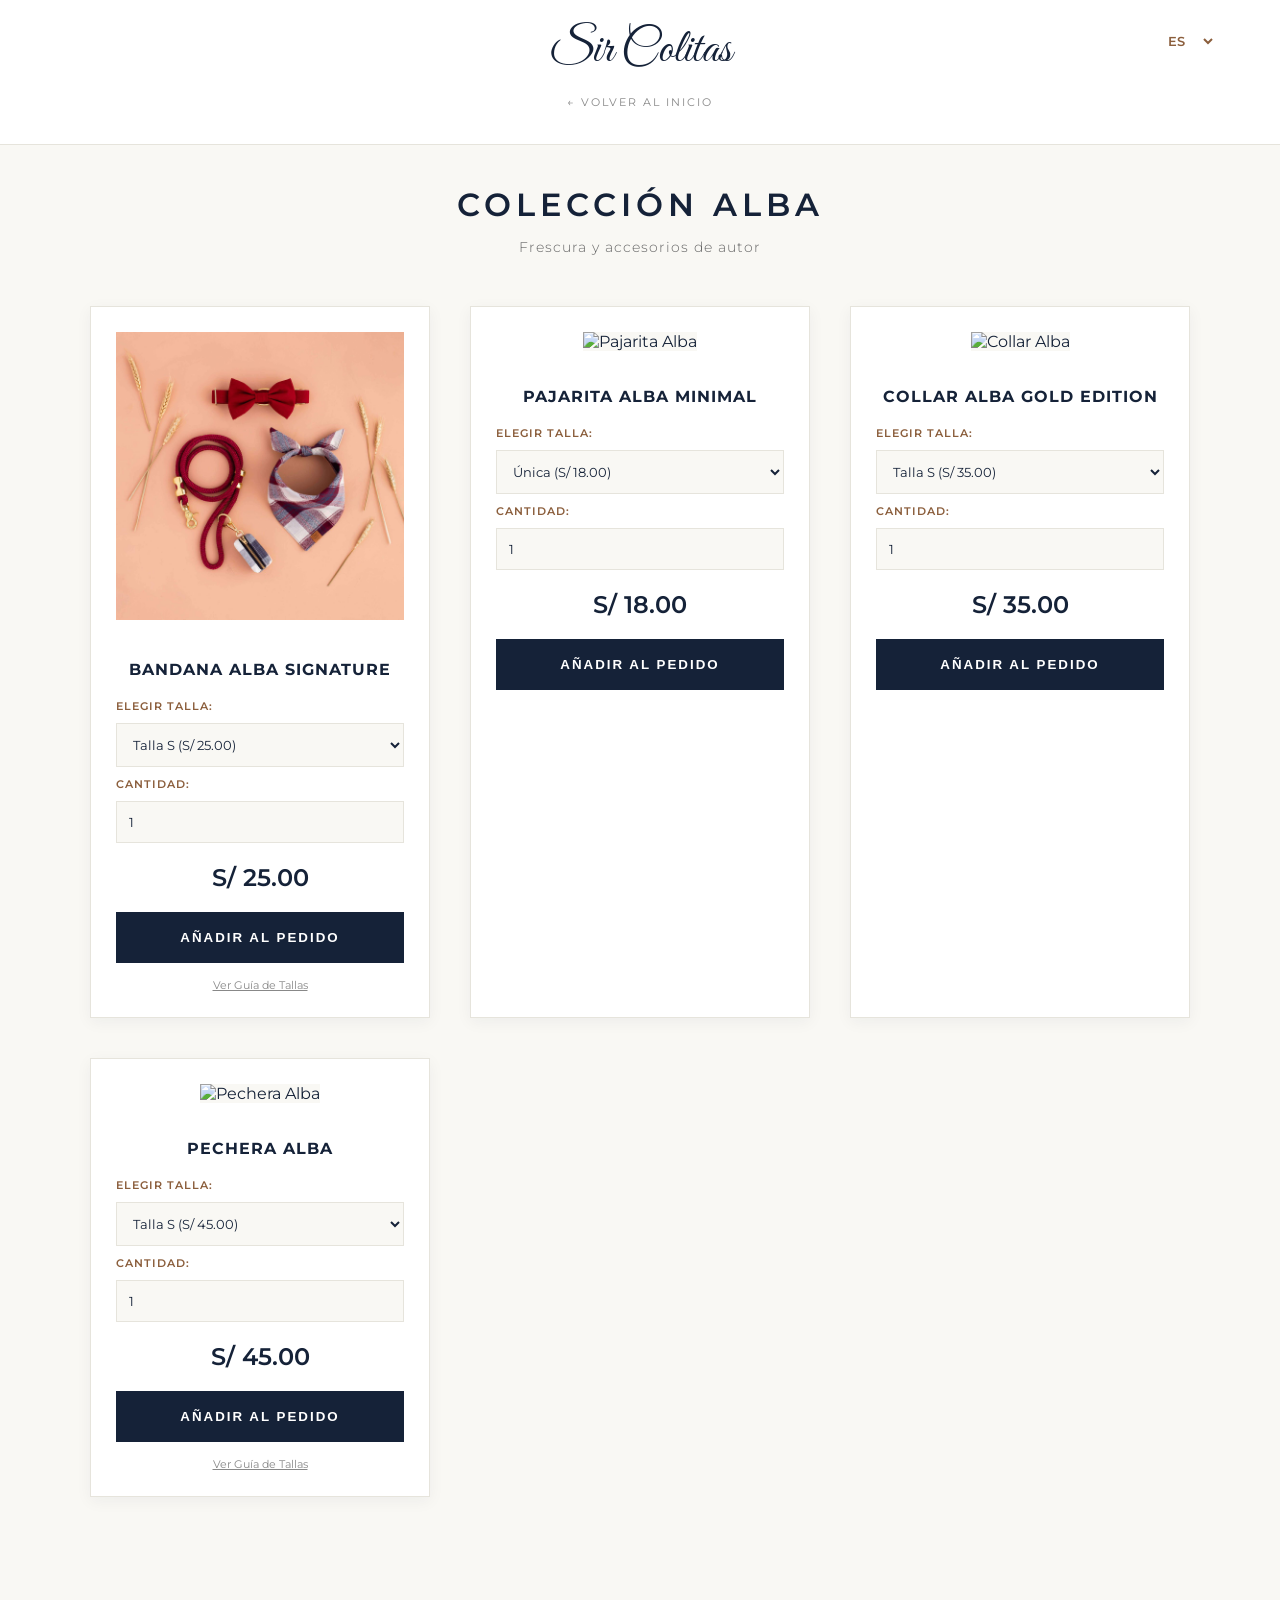
==== alba.html @ bbf42454 "Update alba.html" ====
<!DOCTYPE html>
<html lang="es">
<head>
    <meta charset="UTF-8">
    <meta name="viewport" content="width=device-width, initial-scale=1.0">
    <title>Colección Alba - Sir Colitas</title>
    <link href="https://fonts.googleapis.com/css2?family=Great+Vibes&family=Montserrat:wght@300;400;600&display=swap" rel="stylesheet">
    <style>
        /* --- IDENTIDAD VISUAL --- */
        :root { 
            --oxford-blue: #152238; 
            --leather-brown: #8B5E3C; 
            --bone-cream: #F9F8F4; 
            --white: #FFFFFF;
            --border-color: #E6E4DC;
        }

        body { font-family: 'Montserrat', sans-serif; margin: 0; padding-bottom: 120px; color: var(--oxford-blue); background: var(--bone-cream); }
        
        /* HEADER CON SELECTOR DE IDIOMA */
        header { 
            padding: 20px 0; 
            text-align: center; 
            border-bottom: 1px solid var(--border-color); 
            background: var(--white); 
            position: relative; 
        }
        .logo-text {
            font-family: 'Great Vibes', cursive;
            font-size: 3rem; 
            color: var(--oxford-blue);
            margin: 0;
            transition: 0.3s;
            display: inline-block;
        }
        .logo-text:hover {
            transform: scale(1.02);
            color: var(--leather-brown);
        }

        /* Selector de idioma flotante */
        .lang-floater {
            position: absolute;
            top: 20px;
            right: 5%;
            font-size: 0.7rem;
            text-transform: uppercase;
        }
        .lang-select {
            border: none; background: transparent; font-family: 'Montserrat'; 
            color: var(--leather-brown); font-weight: 600; cursor: pointer; outline: none;
        }
        
        .back-nav { padding: 15px; text-align: center; font-size: 0.7rem; letter-spacing: 2px; text-transform: uppercase; }
        .back-nav a { text-decoration: none; color: #888; transition: 0.3s; }
        .back-nav a:hover { color: var(--leather-brown); }

        .container { width: 90%; max-width: 1100px; margin: 40px auto; }
        .page-title { text-align: center; letter-spacing: 5px; margin-bottom: 10px; text-transform: uppercase; font-weight: 600; color: var(--oxford-blue); }
        .page-subtitle { text-align: center; margin-bottom: 50px; color: #666; font-weight: 300; font-size: 0.9rem; letter-spacing: 1px; }

        /* GRID DE PRODUCTOS */
        .products-grid { display: grid; grid-template-columns: repeat(auto-fit, minmax(300px, 1fr)); gap: 40px; }
        
        .product-card { 
            border: 1px solid var(--border-color); padding: 25px; background: var(--white); 
            transition: 0.3s; box-shadow: 0 4px 15px rgba(21, 34, 56, 0.05); text-align: center;
        }
        .product-card:hover { transform: translateY(-5px); box-shadow: 0 8px 25px rgba(21, 34, 56, 0.1); }
        .product-card img { width: 100%; aspect-ratio: 1/1; object-fit: cover; margin-bottom: 20px; background: var(--bone-cream); }
        .product-card h3 { text-transform: uppercase; font-size: 1rem; letter-spacing: 1px; margin-bottom: 20px; }

        .controls { margin: 20px 0; display: flex; flex-direction: column; gap: 10px; text-align: left; }
        label { font-size: 0.7rem; font-weight: 600; text-transform: uppercase; color: var(--leather-brown); letter-spacing: 1px; }
        
        select, input { 
            padding: 12px; border: 1px solid var(--border-color); font-family: 'Montserrat'; 
            outline: none; background: var(--bone-cream); color: var(--oxford-blue); width: 100%; box-sizing: border-box;
        }

        .price-display { font-size: 1.5rem; color: var(--oxford-blue); font-weight: 600; margin: 20px 0; }
        
        .btn-add { 
            background: var(--oxford-blue); color: white; border: none; padding: 18px; 
            cursor: pointer; text-transform: uppercase; font-weight: 600; width: 100%; 
            letter-spacing: 2px; transition: 0.3s;
        }
        .btn-add:hover { background: var(--leather-brown); }
        
        .size-link { display: block; margin-top: 15px; font-size: 0.7rem; color: #888; text-decoration: underline; }

        /* BARRA FLOTANTE */
        .cart-bar { 
            position: fixed; bottom: 0; left: 0; width: 100%; background: var(--oxford-blue); 
            color: var(--bone-cream); padding: 20px; display: none; justify-content: space-around; 
            align-items: center; z-index: 1000; box-shadow: 0 -5px 25px rgba(0,0,0,0.2); 
        }
        .btn-go-cart { 
            background: var(--leather-brown); color: white; padding: 12px 30px; 
            text-decoration: none; font-weight: 600; text-transform: uppercase; letter-spacing: 1px; font-size: 0.8rem;
        }
    </style>
</head>
<body>

<header>
    <div class="lang-floater">
        <select id="lang-selector" class="lang-select" onchange="changeLanguage(this.value)">
            <option value="es">ES</option>
            <option value="en">EN</option>
        </select>
    </div>

    <a href="index.html" class="logo-text" style="text-decoration: none;">
        Sir Colitas
    </a>
    <div class="back-nav">
        <a href="index.html" data-i18n="back_home">&larr; Volver al Inicio</a>
    </div>
</header>

<div class="container">
    <h1 class="page-title" data-i18n="page_title">Colección Alba</h1>
    <p class="page-subtitle" data-i18n="page_subtitle">Frescura y accesorios de autor</p>
    
    <div class="products-grid">
        
        <div class="product-card">
            <img src="bandana.jpg" alt="Bandana Alba" onerror="this.src='https://placehold.co/400x400/152238/F9F8F4/png?text=BANDANA'">
            <h3 data-i18n="prod_bandana">Bandana Alba Signature</h3>
            
            <div class="controls">
                <label data-i18n="choose_size">Elegir Talla:</label>
                <select class="size-select" onchange="updatePrice(this)">
                    <option value="25.00">Talla S (S/ 25.00)</option>
                    <option value="25.00">Talla M (S/ 25.00)</option>
                    <option value="30.00">Talla L (S/ 30.00)</option>
                </select>
                
                <label data-i18n="quantity">Cantidad:</label>
                <input type="number" class="qty-input" value="1" min="1">
            </div>

            <div class="price-display">S/ <span class="current-price">25.00</span></div>
            <button class="btn-add" data-i18n="add_btn" onclick="addToCart('Bandana Alba Signature', 'bandana.jpg', this)">Añadir al pedido</button>
            <a href="tallas.html" target="_blank" class="size-link" data-i18n="size_guide">Ver Guía de Tallas</a>
        </div>

        <div class="product-card">
            <img src="https://placehold.co/400x400/152238/F9F8F4/png?text=PAJARITA" alt="Pajarita Alba">
            <h3 data-i18n="prod_pajarita">Pajarita Alba Minimal</h3>
            
            <div class="controls">
                <label data-i18n="choose_size">Elegir Talla:</label>
                <select class="size-select" onchange="updatePrice(this)">
                    <option value="18.00">Única (S/ 18.00)</option>
                </select>
                
                <label data-i18n="quantity">Cantidad:</label>
                <input type="number" class="qty-input" value="1" min="1">
            </div>

            <div class="price-display">S/ <span class="current-price">18.00</span></div>
            <button class="btn-add" data-i18n="add_btn" onclick="addToCart('Pajarita Alba Minimal', 'https://placehold.co/400x400/152238/F9F8F4/png?text=PAJARITA', this)">Añadir al pedido</button>
        </div>

        <div class="product-card">
            <img src="https://placehold.co/400x400/152238/F9F8F4/png?text=COLLAR" alt="Collar Alba">
            <h3 data-i18n="prod_collar">Collar Alba Gold Edition</h3>
            
            <div class="controls">
                <label data-i18n="choose_size">Elegir Talla:</label>
                <select class="size-select" onchange="updatePrice(this)">
                    <option value="35.00">Talla S (S/ 35.00)</option>
                    <option value="35.00">Talla M (S/ 35.00)</option>
                    <option value="40.00">Talla L (S/ 40.00)</option>
                </select>
                
                <label data-i18n="quantity">Cantidad:</label>
                <input type="number" class="qty-input" value="1" min="1">
            </div>

            <div class="price-display">S/ <span class="current-price">35.00</span></div>
            <button class="btn-add" data-i18n="add_btn" onclick="addToCart('Collar Alba Gold', 'https://placehold.co/400x400/152238/F9F8F4/png?text=COLLAR', this)">Añadir al pedido</button>
        </div>

        <div class="product-card">
            <img src="https://placehold.co/400x400/152238/F9F8F4/png?text=PECHERA" alt="Pechera Alba">
            <h3 data-i18n="prod_pechera">Pechera Alba</h3>
            
            <div class="controls">
                <label data-i18n="choose_size">Elegir Talla:</label>
                <select class="size-select" onchange="updatePrice(this)">
                    <option value="45.00">Talla S (S/ 45.00)</option>
                    <option value="55.00">Talla M (S/ 55.00)</option>
                    <option value="65.00">Talla L (S/ 65.00)</option>
                </select>
                
                <label data-i18n="quantity">Cantidad:</label>
                <input type="number" class="qty-input" value="1" min="1">
            </div>

            <div class="price-display">S/ <span class="current-price">45.00</span></div>
            <button class="btn-add" data-i18n="add_btn" onclick="addToCart('Pechera Alba', 'https://placehold.co/400x400/152238/F9F8F4/png?text=PECHERA', this)">Añadir al pedido</button>
            <a href="tallas.html" target="_blank" class="size-link" data-i18n="size_guide">Ver Guía de Tallas</a>
        </div>

    </div>
</div>

<div id="cart-bar" class="cart-bar">
    <div><span data-i18n="cart_text">Productos en selección:</span> <span id="cart-count">0</span></div>
    <a href="carrito.html" class="btn-go-cart" data-i18n="go_cart">Ir al Carrito</a>
</div>

<script>
    // === DICCIONARIO DE IDIOMAS (ALBA) ===
    const translations = {
        'es': {
            'back_home': '← Volver al Inicio',
            'page_title': 'Colección Alba',
            'page_subtitle': 'Frescura y accesorios de autor',
            'prod_bandana': 'Bandana Alba Signature',
            'prod_pajarita': 'Pajarita Alba Minimal',
            'prod_collar': 'Collar Alba Gold Edition',
            'prod_pechera': 'Pechera Alba',
            'choose_size': 'Elegir Talla:',
            'quantity': 'Cantidad:',
            'add_btn': 'Añadir al pedido',
            'size_guide': 'Ver Guía de Tallas',
            'cart_text': 'Productos en selección:',
            'go_cart': 'Ir al Carrito',
            'alert_added': '¡Agregado!',
            'size_prefix': 'Talla'
        },
        'en': {
            'back_home': '← Back to Home',
            'page_title': 'Alba Collection',
            'page_subtitle': 'Freshness and signature accessories',
            'prod_bandana': 'Alba Signature Bandana',
            'prod_pajarita': 'Alba Minimal Bow Tie',
            'prod_collar': 'Alba Gold Edition Collar',
            'prod_pechera': 'Alba Harness',
            'choose_size': 'Choose Size:',
            'quantity': 'Quantity:',
            'add_btn': 'Add to Order',
            'size_guide': 'View Size Guide',
            'cart_text': 'Items in selection:',
            'go_cart': 'Go to Cart',
            'alert_added': 'Added!',
            'size_prefix': 'Size'
        }
    };

    // FUNCIÓN PARA CAMBIAR IDIOMA (Misma lógica que Formula 1)
    function changeLanguage(lang) {
        localStorage.setItem('sirColitasLang', lang);
        
        document.querySelectorAll('[data-i18n]').forEach(el => {
            const key = el.getAttribute('data-i18n');
            if (translations[lang][key]) el.innerText = translations[lang][key];
        });

        // TRADUCCIÓN DE LOS SELECTORES
        const selects = document.querySelectorAll('.size-select');
        selects.forEach(select => {
            const prefix = translations[lang]['size_prefix'];
            for (let i = 0; i < select.options.length; i++) {
                let text = select.options[i].text;
                if(text.includes('Talla')) text = text.replace('Talla', prefix);
                else if(text.includes('Size')) text = text.replace('Size', prefix);
                select.options[i].text = text;
            }
        });
    }

    // --- LÓGICA DE CARRITO ---
    function updatePrice(select) {
        const price = select.value;
        select.closest('.product-card').querySelector('.current-price').innerText = parseFloat(price).toFixed(2);
    }

    function addToCart(productName, imageName, btnElement) {
        const card = btnElement.closest('.product-card');
        const select = card.querySelector('.size-select');
        const qtyInput = card.querySelector('.qty-input');
        
        const price = parseFloat(select.value);
        const quantity = parseInt(qtyInput.value);
        const sizeText = select.options[select.selectedIndex].text.split(' (')[0];
        
        // Obtenemos idioma para la alerta
        const lang = localStorage.getItem('sirColitasLang') || 'es';

        const product = {
            name: productName,
            image: imageName,
            price: price,
            size: sizeText, 
            quantity: quantity,
            color: "Colección Alba" // Etiqueta correcta para el carrito
        };

        let cart = JSON.parse(localStorage.getItem('sirColitasCart')) || [];
        cart.push(product);
        localStorage.setItem('sirColitasCart', JSON.stringify(cart));
        
        updateUI();
        alert(translations[lang]['alert_added'] + ' ' + productName);
    }

    function updateUI() {
        const cart = JSON.parse(localStorage.getItem('sirColitasCart')) || [];
        const bar = document.getElementById('cart-bar');
        const count = document.getElementById('cart-count');
        
        if(cart.length > 0) {
            bar.style.display = 'flex';
            count.innerText = cart.length;
        } else {
            bar.style.display = 'none';
        }
    }

    document.addEventListener('DOMContentLoaded', () => {
        const savedLang = localStorage.getItem('sirColitasLang') || 'es';
        const selector = document.getElementById('lang-selector');
        if(selector) selector.value = savedLang;

        changeLanguage(savedLang);
        updateUI();
    });
</script>
</body>
</html>
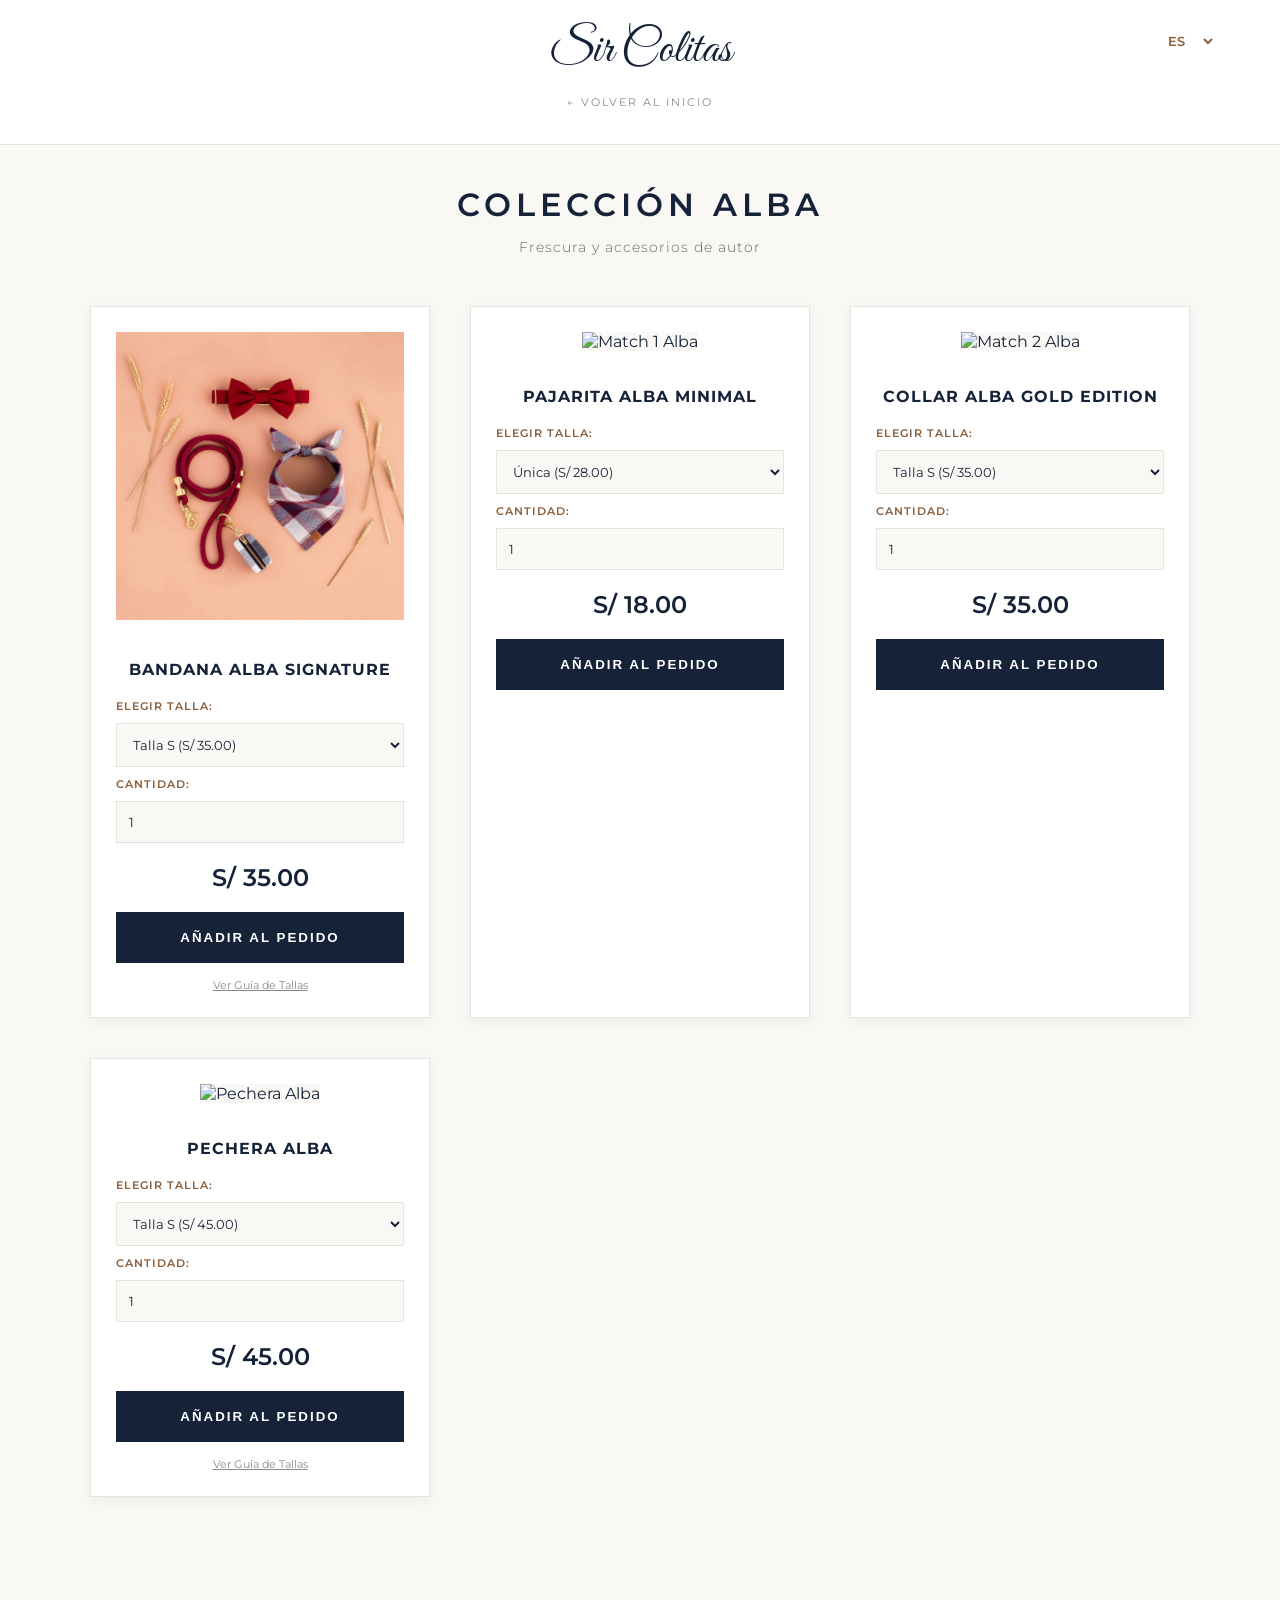
==== commit b96799a2: "Update alba.html" ====
--- a/alba.html
+++ b/alba.html
@@ -132,28 +132,28 @@
             <div class="controls">
                 <label data-i18n="choose_size">Elegir Talla:</label>
                 <select class="size-select" onchange="updatePrice(this)">
-                    <option value="25.00">Talla S (S/ 25.00)</option>
-                    <option value="25.00">Talla M (S/ 25.00)</option>
-                    <option value="30.00">Talla L (S/ 30.00)</option>
+                    <option value="35.00">Talla S (S/ 35.00)</option>
+                    <option value="35.00">Talla M (S/ 35.00)</option>
+                    <option value="35.00">Talla L (S/ 35.00)</option>
                 </select>
                 
                 <label data-i18n="quantity">Cantidad:</label>
                 <input type="number" class="qty-input" value="1" min="1">
             </div>
 
-            <div class="price-display">S/ <span class="current-price">25.00</span></div>
+            <div class="price-display">S/ <span class="current-price">35.00</span></div>
             <button class="btn-add" data-i18n="add_btn" onclick="addToCart('Bandana Alba Signature', 'bandana.jpg', this)">Añadir al pedido</button>
             <a href="tallas.html" target="_blank" class="size-link" data-i18n="size_guide">Ver Guía de Tallas</a>
         </div>
 
         <div class="product-card">
-            <img src="https://placehold.co/400x400/152238/F9F8F4/png?text=PAJARITA" alt="Pajarita Alba">
+            <img src="Imagen Match 3.jpg" alt="Match 1 Alba">
             <h3 data-i18n="prod_pajarita">Pajarita Alba Minimal</h3>
             
             <div class="controls">
                 <label data-i18n="choose_size">Elegir Talla:</label>
                 <select class="size-select" onchange="updatePrice(this)">
-                    <option value="18.00">Única (S/ 18.00)</option>
+                    <option value="28.00">Única (S/ 28.00)</option>
                 </select>
                 
                 <label data-i18n="quantity">Cantidad:</label>
@@ -165,7 +165,7 @@
         </div>
 
         <div class="product-card">
-            <img src="https://placehold.co/400x400/152238/F9F8F4/png?text=COLLAR" alt="Collar Alba">
+            <img src="Imagen Match 4.jpg" alt="Match 2 Alba">
             <h3 data-i18n="prod_collar">Collar Alba Gold Edition</h3>
             
             <div class="controls">
@@ -173,7 +173,7 @@
                 <select class="size-select" onchange="updatePrice(this)">
                     <option value="35.00">Talla S (S/ 35.00)</option>
                     <option value="35.00">Talla M (S/ 35.00)</option>
-                    <option value="40.00">Talla L (S/ 40.00)</option>
+                    <option value="35.00">Talla L (S/ 35.00)</option>
                 </select>
                 
                 <label data-i18n="quantity">Cantidad:</label>
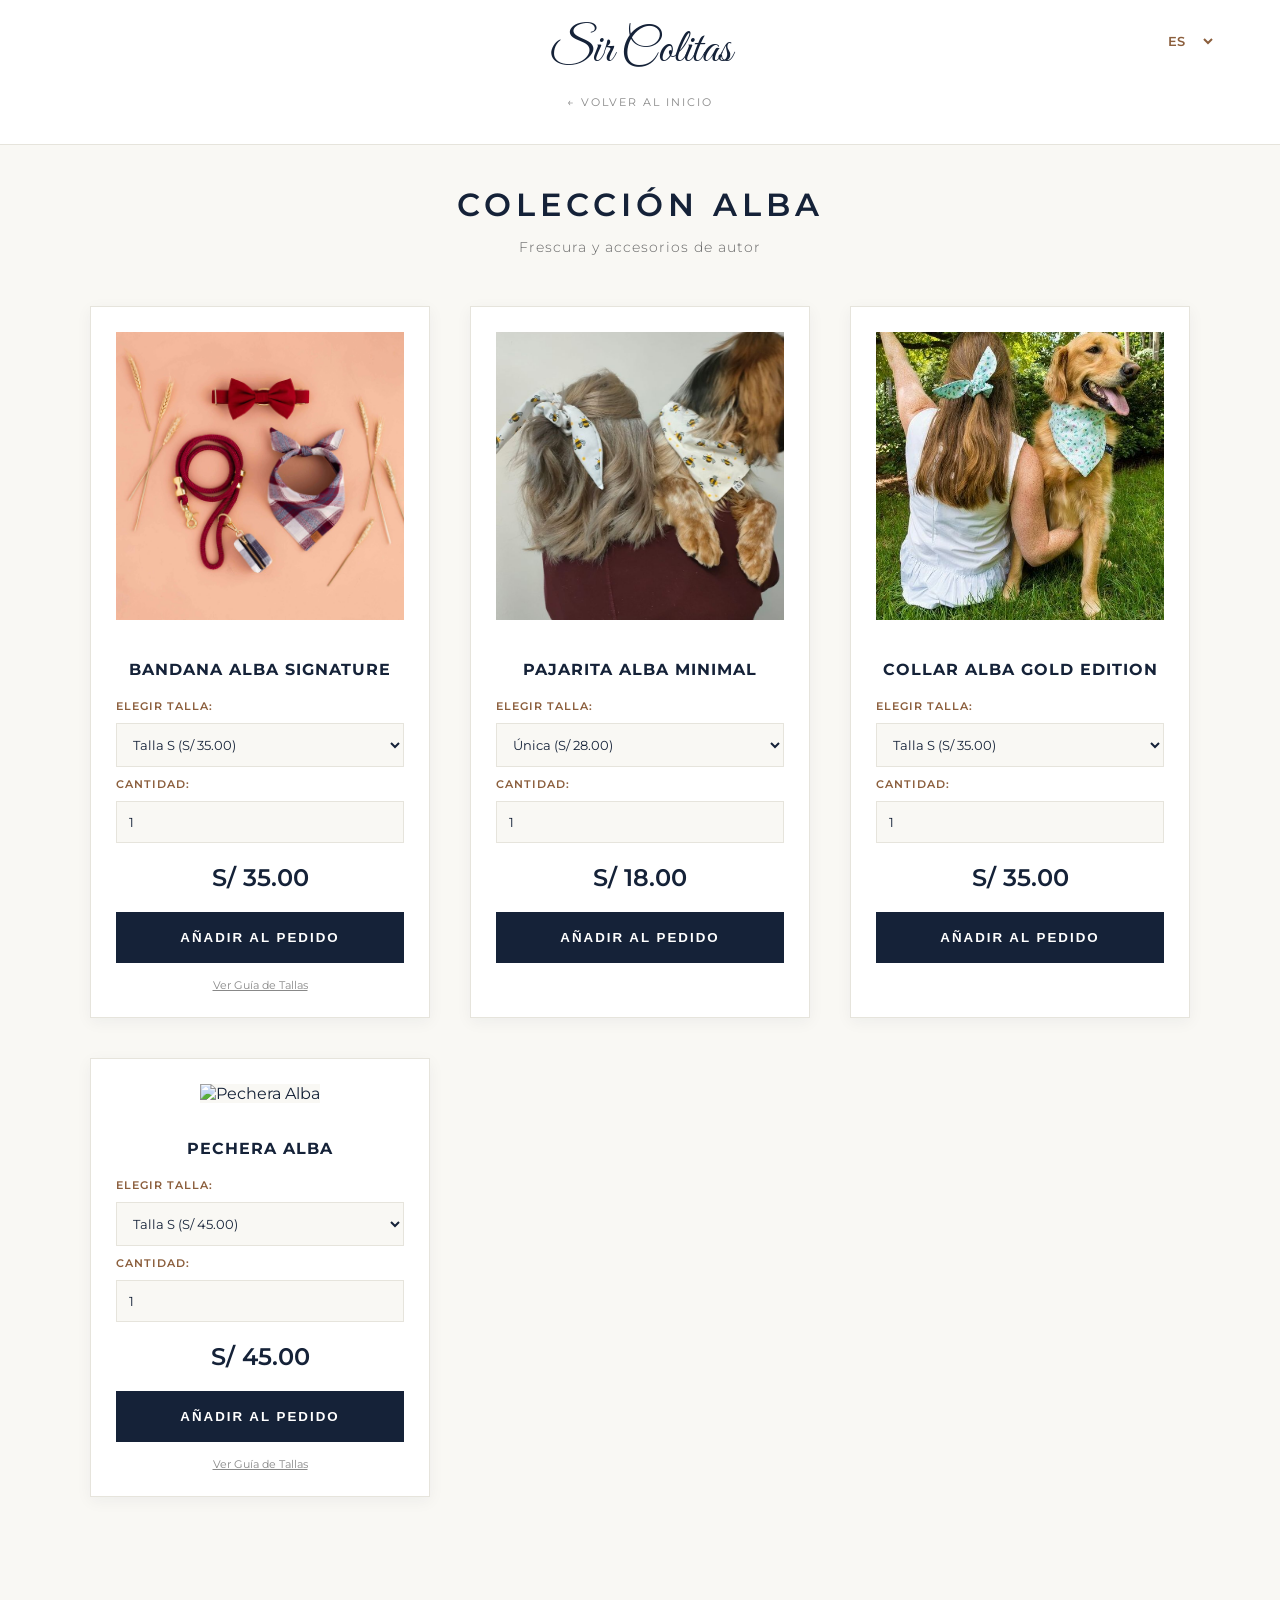
==== commit 7c4bc46e: "Update image file extensions from .jpg to .jpeg" ====
--- a/alba.html
+++ b/alba.html
@@ -147,7 +147,7 @@
         </div>
 
         <div class="product-card">
-            <img src="Imagen Match 3.jpg" alt="Match 1 Alba">
+            <img src="Imagen Match 3.jpeg" alt="Match 1 Alba">
             <h3 data-i18n="prod_pajarita">Pajarita Alba Minimal</h3>
             
             <div class="controls">
@@ -165,7 +165,7 @@
         </div>
 
         <div class="product-card">
-            <img src="Imagen Match 4.jpg" alt="Match 2 Alba">
+            <img src="Imagen Match 4.jpeg" alt="Match 2 Alba">
             <h3 data-i18n="prod_collar">Collar Alba Gold Edition</h3>
             
             <div class="controls">
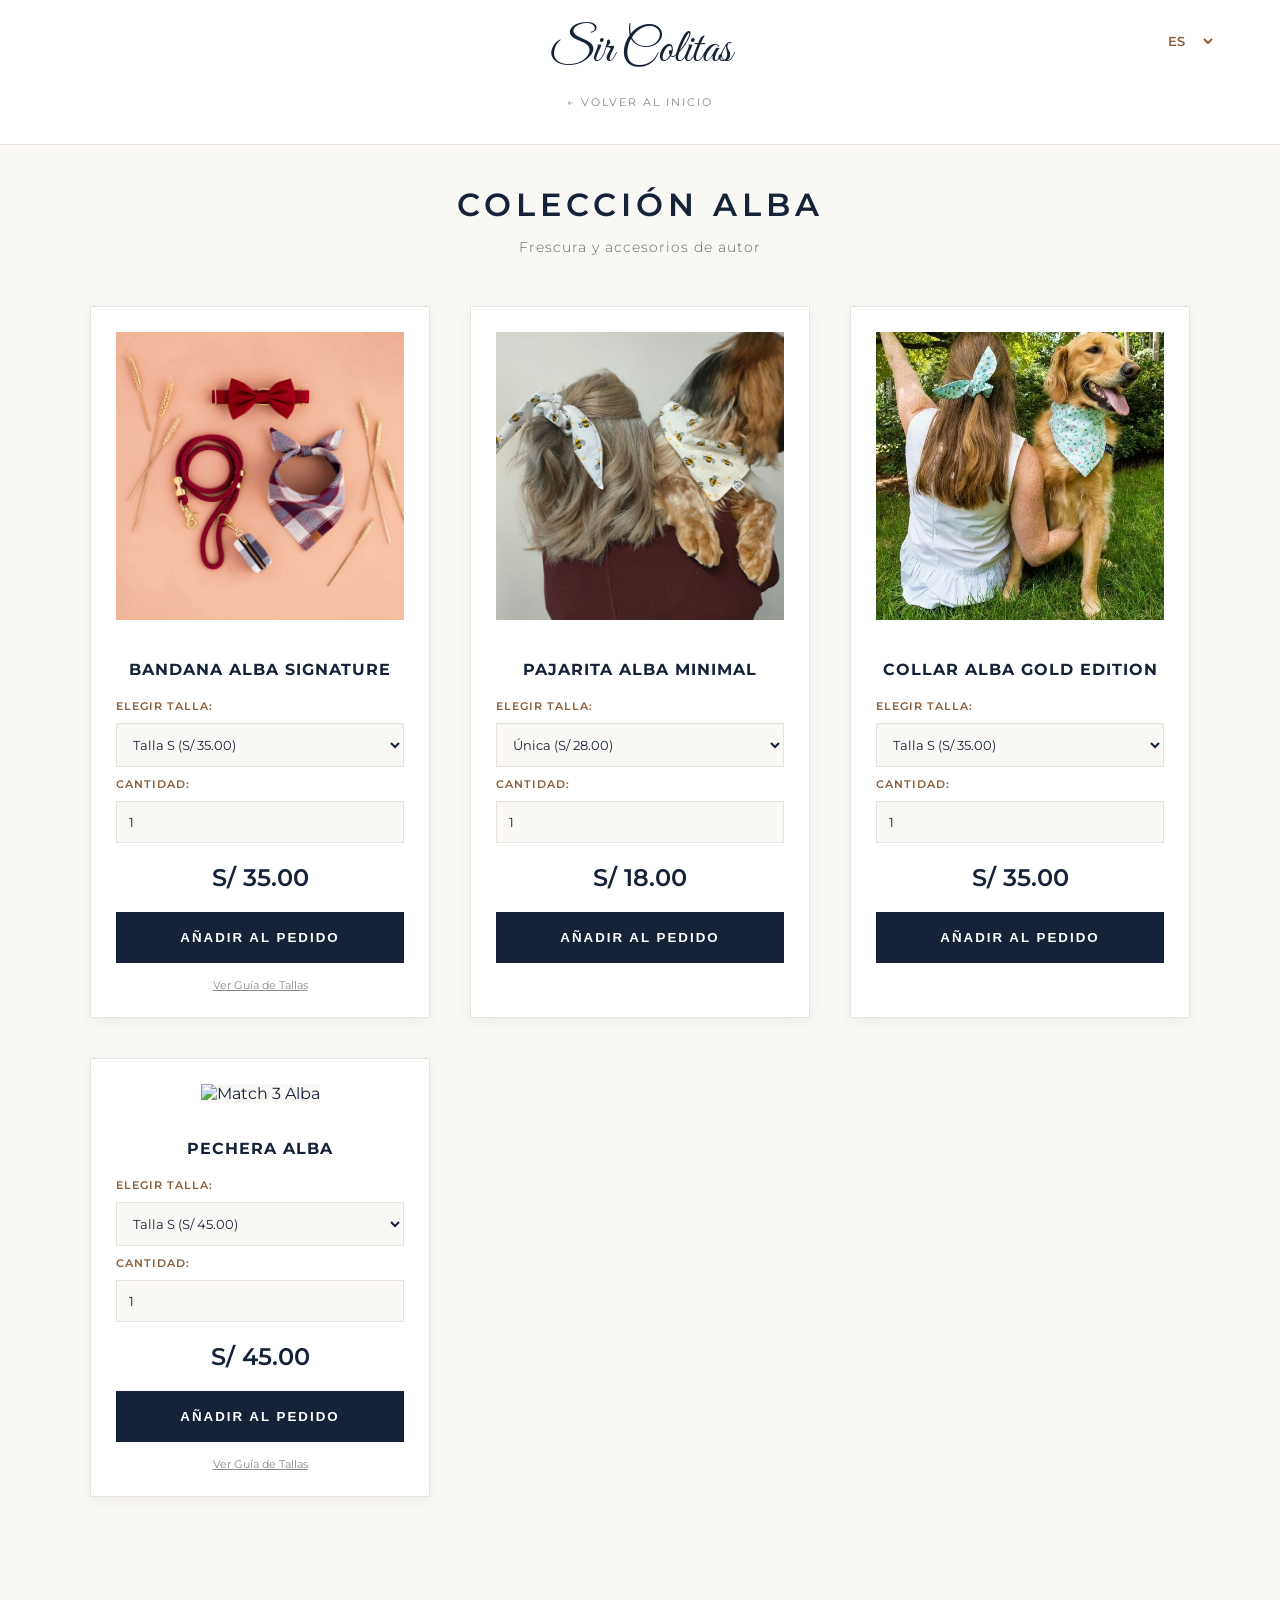
==== commit 186aa357: "Update product names and sizes in alba.html" ====
--- a/alba.html
+++ b/alba.html
@@ -127,7 +127,7 @@
         
         <div class="product-card">
             <img src="bandana.jpg" alt="Bandana Alba" onerror="this.src='https://placehold.co/400x400/152238/F9F8F4/png?text=BANDANA'">
-            <h3 data-i18n="prod_bandana">Bandana Alba Signature</h3>
+            <h3 data-i18n="prod_bandana">Bandana Alba</h3>
             
             <div class="controls">
                 <label data-i18n="choose_size">Elegir Talla:</label>
@@ -148,7 +148,7 @@
 
         <div class="product-card">
             <img src="Imagen Match 3.jpeg" alt="Match 1 Alba">
-            <h3 data-i18n="prod_pajarita">Pajarita Alba Minimal</h3>
+            <h3 data-i18n="prod_pajarita">Match 1 Alba</h3>
             
             <div class="controls">
                 <label data-i18n="choose_size">Elegir Talla:</label>
@@ -166,7 +166,7 @@
 
         <div class="product-card">
             <img src="Imagen Match 4.jpeg" alt="Match 2 Alba">
-            <h3 data-i18n="prod_collar">Collar Alba Gold Edition</h3>
+            <h3 data-i18n="prod_collar">Match 2 Alba</h3>
             
             <div class="controls">
                 <label data-i18n="choose_size">Elegir Talla:</label>
@@ -185,15 +185,15 @@
         </div>
 
         <div class="product-card">
-            <img src="https://placehold.co/400x400/152238/F9F8F4/png?text=PECHERA" alt="Pechera Alba">
-            <h3 data-i18n="prod_pechera">Pechera Alba</h3>
+            <img src="https://placehold.co/400x400/152238/F9F8F4/png?text=PECHERA" alt="Match 3 Alba">
+            <h3 data-i18n="prod_pechera">Match 3 Alba</h3>
             
             <div class="controls">
                 <label data-i18n="choose_size">Elegir Talla:</label>
                 <select class="size-select" onchange="updatePrice(this)">
                     <option value="45.00">Talla S (S/ 45.00)</option>
-                    <option value="55.00">Talla M (S/ 55.00)</option>
-                    <option value="65.00">Talla L (S/ 65.00)</option>
+                    <option value="45.00">Talla M (S/ 45.00)</option>
+                    <option value="45.00">Talla L (S/ 45.00)</option>
                 </select>
                 
                 <label data-i18n="quantity">Cantidad:</label>
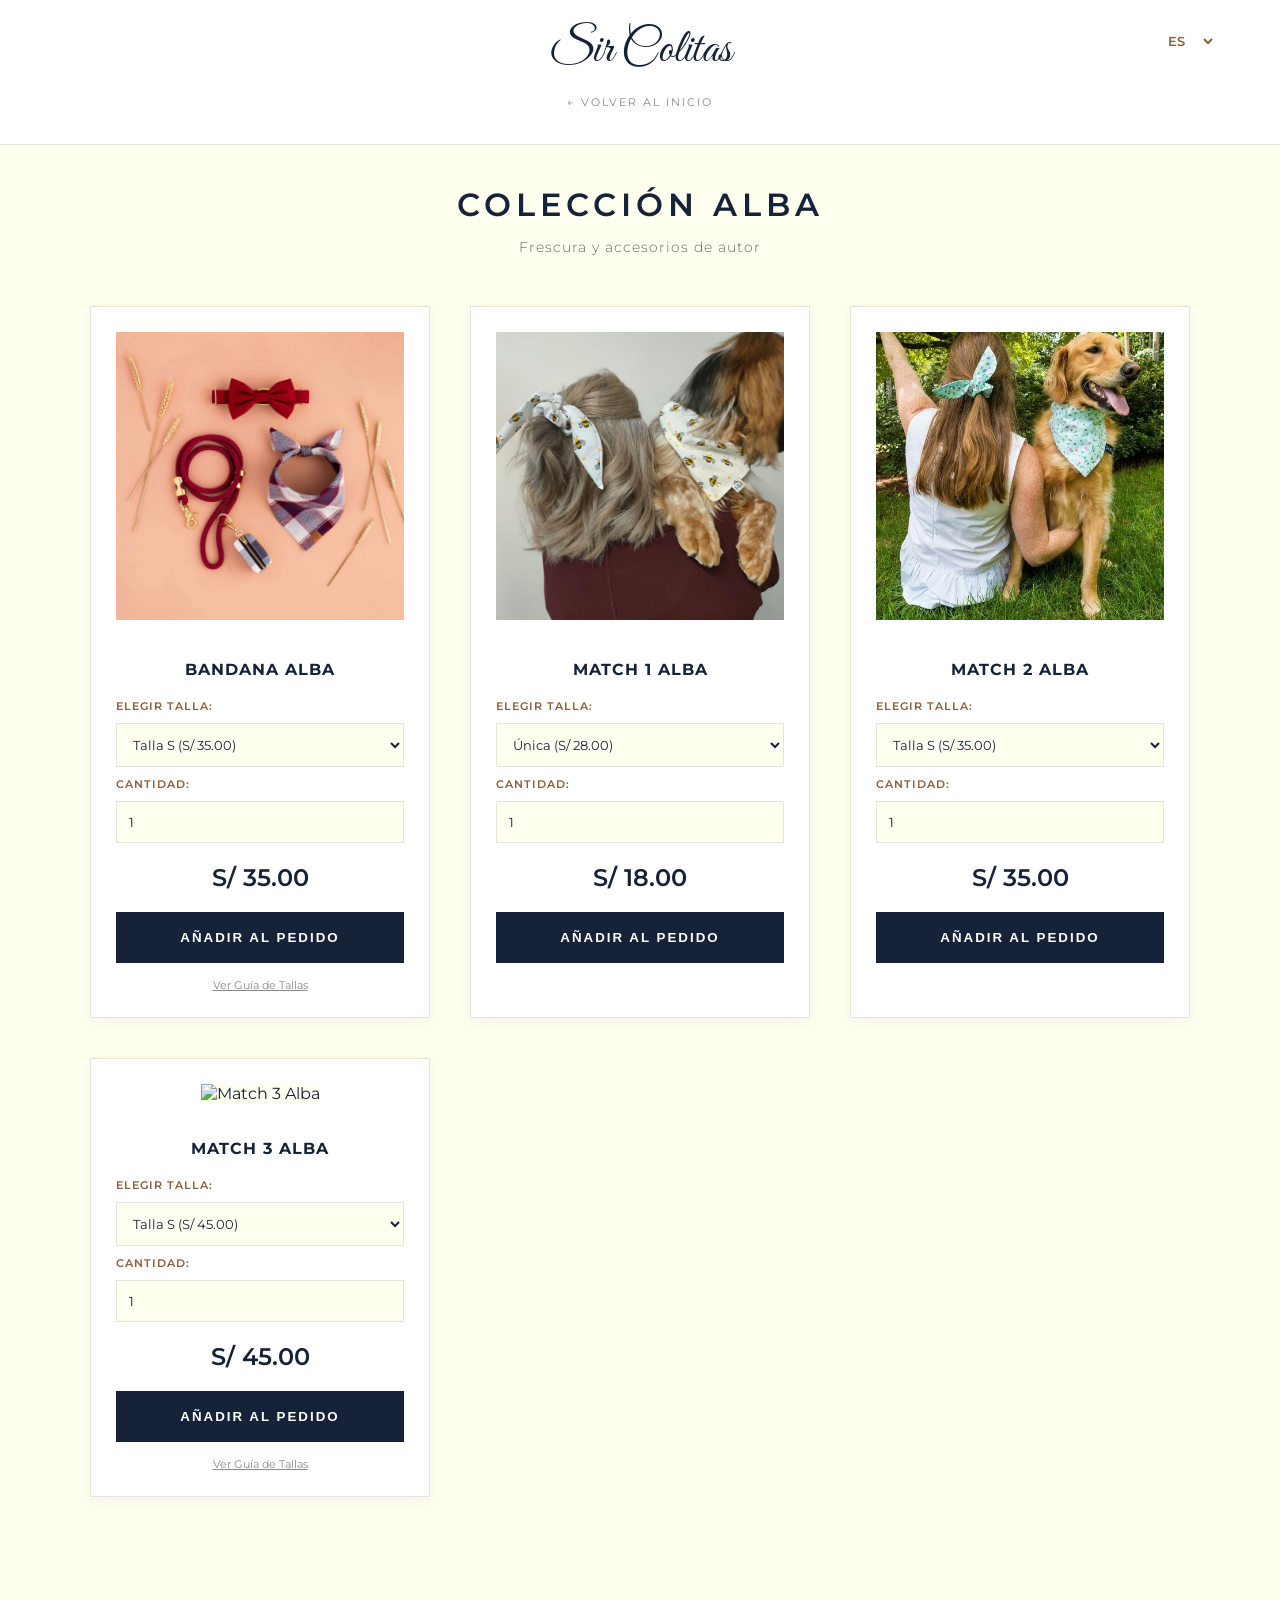
==== commit 2873b1d5: "Update product names and colors in alba.html" ====
--- a/alba.html
+++ b/alba.html
@@ -10,7 +10,7 @@
         :root { 
             --oxford-blue: #152238; 
             --leather-brown: #8B5E3C; 
-            --bone-cream: #F9F8F4; 
+            --bone-cream: #FFFFF0; 
             --white: #FFFFFF;
             --border-color: #E6E4DC;
         }
@@ -121,7 +121,7 @@
 
 <div class="container">
     <h1 class="page-title" data-i18n="page_title">Colección Alba</h1>
-    <p class="page-subtitle" data-i18n="page_subtitle">Frescura y accesorios de autor</p>
+    <p class="page-subtitle" data-i18n="page_subtitle">Frescura y accesorios</p>
     
     <div class="products-grid">
         
@@ -142,7 +142,7 @@
             </div>
 
             <div class="price-display">S/ <span class="current-price">35.00</span></div>
-            <button class="btn-add" data-i18n="add_btn" onclick="addToCart('Bandana Alba Signature', 'bandana.jpg', this)">Añadir al pedido</button>
+            <button class="btn-add" data-i18n="add_btn" onclick="addToCart('Bandana Alba', 'bandana.jpg', this)">Añadir al pedido</button>
             <a href="tallas.html" target="_blank" class="size-link" data-i18n="size_guide">Ver Guía de Tallas</a>
         </div>
 
@@ -161,7 +161,7 @@
             </div>
 
             <div class="price-display">S/ <span class="current-price">18.00</span></div>
-            <button class="btn-add" data-i18n="add_btn" onclick="addToCart('Pajarita Alba Minimal', 'https://placehold.co/400x400/152238/F9F8F4/png?text=PAJARITA', this)">Añadir al pedido</button>
+            <button class="btn-add" data-i18n="add_btn" onclick="addToCart('Match 1 Alba', 'https://placehold.co/400x400/152238/F9F8F4/png?text=PAJARITA', this)">Añadir al pedido</button>
         </div>
 
         <div class="product-card">
@@ -181,7 +181,7 @@
             </div>
 
             <div class="price-display">S/ <span class="current-price">35.00</span></div>
-            <button class="btn-add" data-i18n="add_btn" onclick="addToCart('Collar Alba Gold', 'https://placehold.co/400x400/152238/F9F8F4/png?text=COLLAR', this)">Añadir al pedido</button>
+            <button class="btn-add" data-i18n="add_btn" onclick="addToCart('Match 2 Alba', 'https://placehold.co/400x400/152238/F9F8F4/png?text=COLLAR', this)">Añadir al pedido</button>
         </div>
 
         <div class="product-card">
@@ -201,7 +201,7 @@
             </div>
 
             <div class="price-display">S/ <span class="current-price">45.00</span></div>
-            <button class="btn-add" data-i18n="add_btn" onclick="addToCart('Pechera Alba', 'https://placehold.co/400x400/152238/F9F8F4/png?text=PECHERA', this)">Añadir al pedido</button>
+            <button class="btn-add" data-i18n="add_btn" onclick="addToCart('Match 3 Alba', 'https://placehold.co/400x400/152238/F9F8F4/png?text=PECHERA', this)">Añadir al pedido</button>
             <a href="tallas.html" target="_blank" class="size-link" data-i18n="size_guide">Ver Guía de Tallas</a>
         </div>
 
@@ -220,10 +220,10 @@
             'back_home': '← Volver al Inicio',
             'page_title': 'Colección Alba',
             'page_subtitle': 'Frescura y accesorios de autor',
-            'prod_bandana': 'Bandana Alba Signature',
-            'prod_pajarita': 'Pajarita Alba Minimal',
-            'prod_collar': 'Collar Alba Gold Edition',
-            'prod_pechera': 'Pechera Alba',
+            'prod_bandana': 'Bandana Alba',
+            'prod_pajarita': 'Match 1 Alba',
+            'prod_collar': 'Match 2 Alba',
+            'prod_pechera': 'Match 3 Alba',
             'choose_size': 'Elegir Talla:',
             'quantity': 'Cantidad:',
             'add_btn': 'Añadir al pedido',
@@ -237,10 +237,10 @@
             'back_home': '← Back to Home',
             'page_title': 'Alba Collection',
             'page_subtitle': 'Freshness and signature accessories',
-            'prod_bandana': 'Alba Signature Bandana',
-            'prod_pajarita': 'Alba Minimal Bow Tie',
-            'prod_collar': 'Alba Gold Edition Collar',
-            'prod_pechera': 'Alba Harness',
+            'prod_bandana': 'Alba Signature',
+            'prod_pajarita': 'Match 1 Alba',
+            'prod_collar': 'Match 2 Alba',
+            'prod_pechera': 'Match 3 Alba',
             'choose_size': 'Choose Size:',
             'quantity': 'Quantity:',
             'add_btn': 'Add to Order',
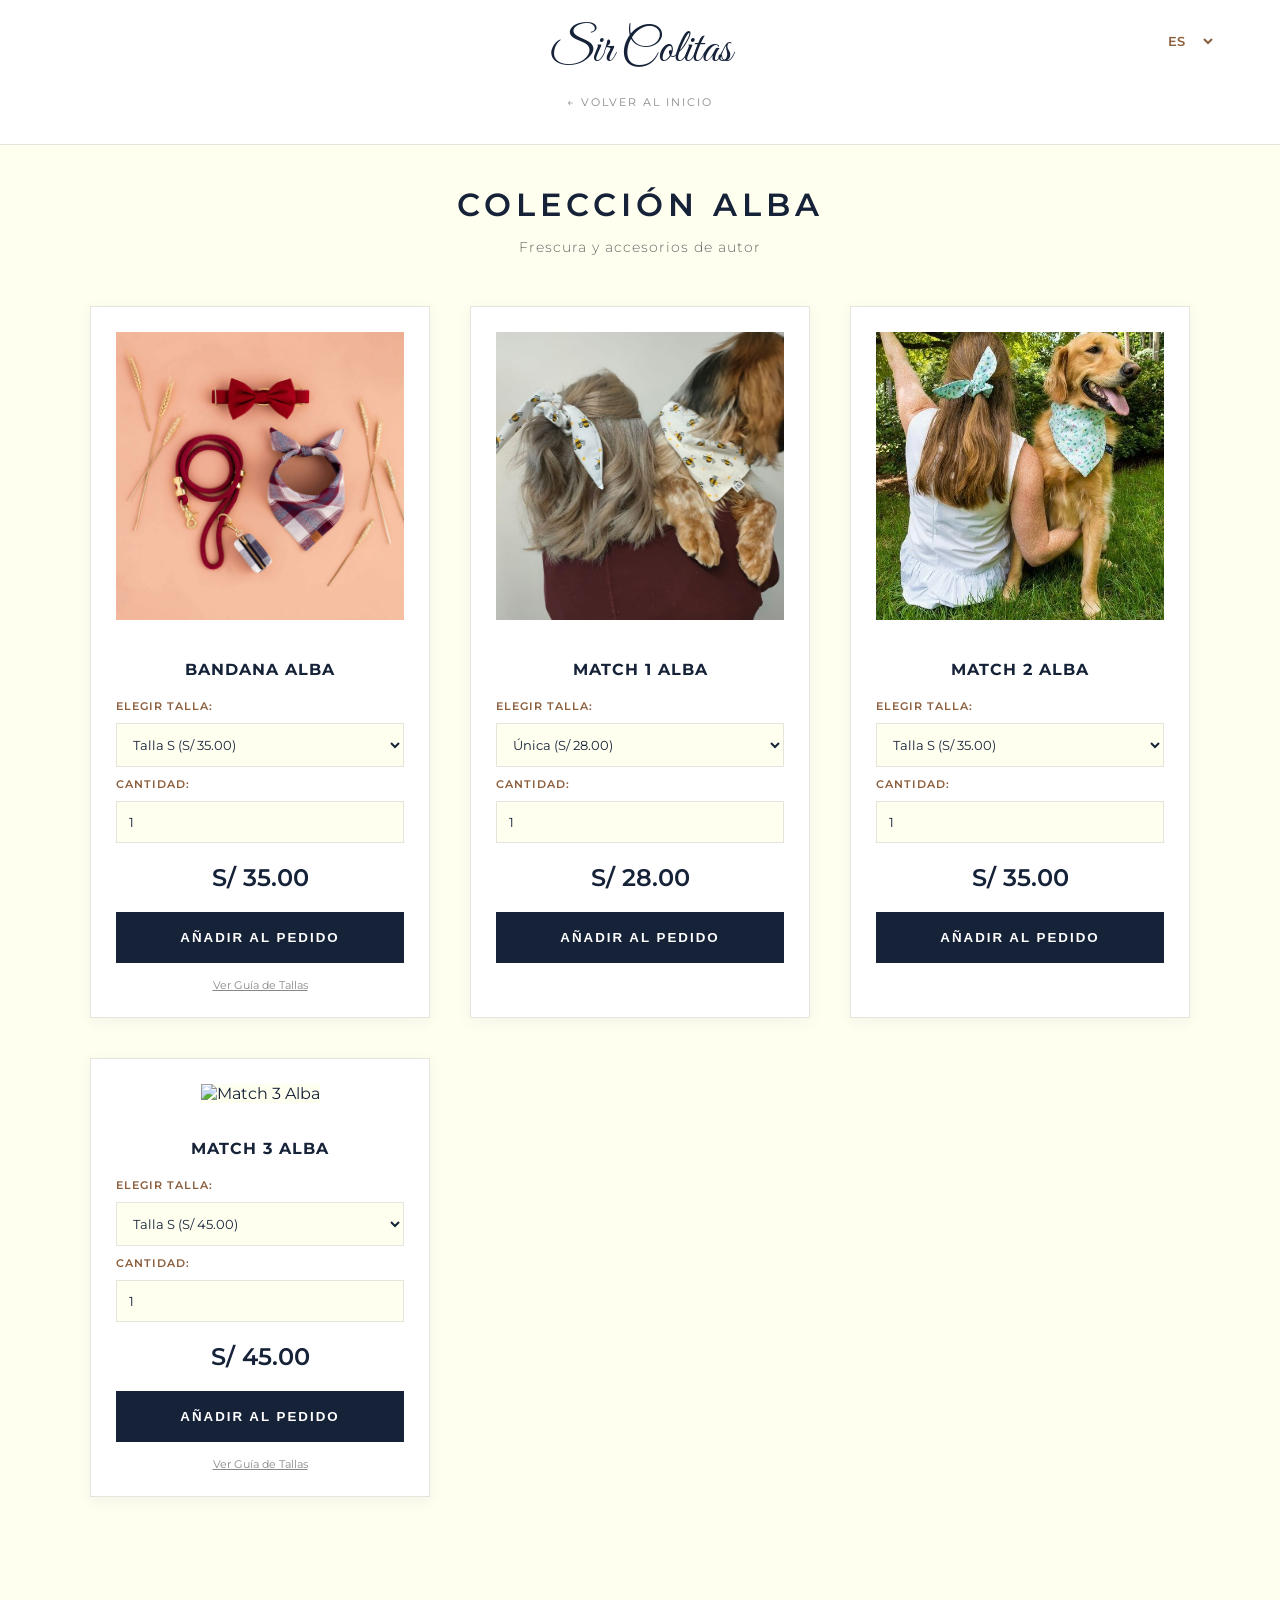
==== commit a9119352: "Update price display from 18.00 to 28.00" ====
--- a/alba.html
+++ b/alba.html
@@ -5,101 +5,7 @@
     <meta name="viewport" content="width=device-width, initial-scale=1.0">
     <title>Colección Alba - Sir Colitas</title>
     <link href="https://fonts.googleapis.com/css2?family=Great+Vibes&family=Montserrat:wght@300;400;600&display=swap" rel="stylesheet">
-    <style>
-        /* --- IDENTIDAD VISUAL --- */
-        :root { 
-            --oxford-blue: #152238; 
-            --leather-brown: #8B5E3C; 
-            --bone-cream: #FFFFF0; 
-            --white: #FFFFFF;
-            --border-color: #E6E4DC;
-        }
-
-        body { font-family: 'Montserrat', sans-serif; margin: 0; padding-bottom: 120px; color: var(--oxford-blue); background: var(--bone-cream); }
-        
-        /* HEADER CON SELECTOR DE IDIOMA */
-        header { 
-            padding: 20px 0; 
-            text-align: center; 
-            border-bottom: 1px solid var(--border-color); 
-            background: var(--white); 
-            position: relative; 
-        }
-        .logo-text {
-            font-family: 'Great Vibes', cursive;
-            font-size: 3rem; 
-            color: var(--oxford-blue);
-            margin: 0;
-            transition: 0.3s;
-            display: inline-block;
-        }
-        .logo-text:hover {
-            transform: scale(1.02);
-            color: var(--leather-brown);
-        }
-
-        /* Selector de idioma flotante */
-        .lang-floater {
-            position: absolute;
-            top: 20px;
-            right: 5%;
-            font-size: 0.7rem;
-            text-transform: uppercase;
-        }
-        .lang-select {
-            border: none; background: transparent; font-family: 'Montserrat'; 
-            color: var(--leather-brown); font-weight: 600; cursor: pointer; outline: none;
-        }
-        
-        .back-nav { padding: 15px; text-align: center; font-size: 0.7rem; letter-spacing: 2px; text-transform: uppercase; }
-        .back-nav a { text-decoration: none; color: #888; transition: 0.3s; }
-        .back-nav a:hover { color: var(--leather-brown); }
-
-        .container { width: 90%; max-width: 1100px; margin: 40px auto; }
-        .page-title { text-align: center; letter-spacing: 5px; margin-bottom: 10px; text-transform: uppercase; font-weight: 600; color: var(--oxford-blue); }
-        .page-subtitle { text-align: center; margin-bottom: 50px; color: #666; font-weight: 300; font-size: 0.9rem; letter-spacing: 1px; }
-
-        /* GRID DE PRODUCTOS */
-        .products-grid { display: grid; grid-template-columns: repeat(auto-fit, minmax(300px, 1fr)); gap: 40px; }
-        
-        .product-card { 
-            border: 1px solid var(--border-color); padding: 25px; background: var(--white); 
-            transition: 0.3s; box-shadow: 0 4px 15px rgba(21, 34, 56, 0.05); text-align: center;
-        }
-        .product-card:hover { transform: translateY(-5px); box-shadow: 0 8px 25px rgba(21, 34, 56, 0.1); }
-        .product-card img { width: 100%; aspect-ratio: 1/1; object-fit: cover; margin-bottom: 20px; background: var(--bone-cream); }
-        .product-card h3 { text-transform: uppercase; font-size: 1rem; letter-spacing: 1px; margin-bottom: 20px; }
-
-        .controls { margin: 20px 0; display: flex; flex-direction: column; gap: 10px; text-align: left; }
-        label { font-size: 0.7rem; font-weight: 600; text-transform: uppercase; color: var(--leather-brown); letter-spacing: 1px; }
-        
-        select, input { 
-            padding: 12px; border: 1px solid var(--border-color); font-family: 'Montserrat'; 
-            outline: none; background: var(--bone-cream); color: var(--oxford-blue); width: 100%; box-sizing: border-box;
-        }
-
-        .price-display { font-size: 1.5rem; color: var(--oxford-blue); font-weight: 600; margin: 20px 0; }
-        
-        .btn-add { 
-            background: var(--oxford-blue); color: white; border: none; padding: 18px; 
-            cursor: pointer; text-transform: uppercase; font-weight: 600; width: 100%; 
-            letter-spacing: 2px; transition: 0.3s;
-        }
-        .btn-add:hover { background: var(--leather-brown); }
-        
-        .size-link { display: block; margin-top: 15px; font-size: 0.7rem; color: #888; text-decoration: underline; }
-
-        /* BARRA FLOTANTE */
-        .cart-bar { 
-            position: fixed; bottom: 0; left: 0; width: 100%; background: var(--oxford-blue); 
-            color: var(--bone-cream); padding: 20px; display: none; justify-content: space-around; 
-            align-items: center; z-index: 1000; box-shadow: 0 -5px 25px rgba(0,0,0,0.2); 
-        }
-        .btn-go-cart { 
-            background: var(--leather-brown); color: white; padding: 12px 30px; 
-            text-decoration: none; font-weight: 600; text-transform: uppercase; letter-spacing: 1px; font-size: 0.8rem;
-        }
-    </style>
+    <link rel="stylesheet" href="estilos.css">
 </head>
 <body>
 
@@ -122,13 +28,13 @@
 <div class="container">
     <h1 class="page-title" data-i18n="page_title">Colección Alba</h1>
     <p class="page-subtitle" data-i18n="page_subtitle">Frescura y accesorios</p>
-    
+
     <div class="products-grid">
-        
+
         <div class="product-card">
             <img src="bandana.jpg" alt="Bandana Alba" onerror="this.src='https://placehold.co/400x400/152238/F9F8F4/png?text=BANDANA'">
             <h3 data-i18n="prod_bandana">Bandana Alba</h3>
-            
+
             <div class="controls">
                 <label data-i18n="choose_size">Elegir Talla:</label>
                 <select class="size-select" onchange="updatePrice(this)">
@@ -136,38 +42,38 @@
                     <option value="35.00">Talla M (S/ 35.00)</option>
                     <option value="35.00">Talla L (S/ 35.00)</option>
                 </select>
-                
+
                 <label data-i18n="quantity">Cantidad:</label>
                 <input type="number" class="qty-input" value="1" min="1">
             </div>
 
             <div class="price-display">S/ <span class="current-price">35.00</span></div>
-            <button class="btn-add" data-i18n="add_btn" onclick="addToCart('Bandana Alba', 'bandana.jpg', this)">Añadir al pedido</button>
+            <button class="btn-add" data-i18n="add_btn" onclick="addToCart('Bandana Alba', 'bandana.jpg', this, 'Colección Alba')">Añadir al pedido</button>
             <a href="tallas.html" target="_blank" class="size-link" data-i18n="size_guide">Ver Guía de Tallas</a>
         </div>
 
         <div class="product-card">
             <img src="Imagen Match 3.jpeg" alt="Match 1 Alba">
             <h3 data-i18n="prod_pajarita">Match 1 Alba</h3>
-            
+
             <div class="controls">
                 <label data-i18n="choose_size">Elegir Talla:</label>
                 <select class="size-select" onchange="updatePrice(this)">
                     <option value="28.00">Única (S/ 28.00)</option>
                 </select>
-                
+
                 <label data-i18n="quantity">Cantidad:</label>
                 <input type="number" class="qty-input" value="1" min="1">
             </div>
 
-            <div class="price-display">S/ <span class="current-price">18.00</span></div>
-            <button class="btn-add" data-i18n="add_btn" onclick="addToCart('Match 1 Alba', 'https://placehold.co/400x400/152238/F9F8F4/png?text=PAJARITA', this)">Añadir al pedido</button>
+            <div class="price-display">S/ <span class="current-price">28.00</span></div>
+            <button class="btn-add" data-i18n="add_btn" onclick="addToCart('Match 1 Alba', 'https://placehold.co/400x400/152238/F9F8F4/png?text=PAJARITA', this, 'Colección Alba')">Añadir al pedido</button>
         </div>
 
         <div class="product-card">
             <img src="Imagen Match 4.jpeg" alt="Match 2 Alba">
             <h3 data-i18n="prod_collar">Match 2 Alba</h3>
-            
+
             <div class="controls">
                 <label data-i18n="choose_size">Elegir Talla:</label>
                 <select class="size-select" onchange="updatePrice(this)">
@@ -175,19 +81,19 @@
                     <option value="35.00">Talla M (S/ 35.00)</option>
                     <option value="35.00">Talla L (S/ 35.00)</option>
                 </select>
-                
+
                 <label data-i18n="quantity">Cantidad:</label>
                 <input type="number" class="qty-input" value="1" min="1">
             </div>
 
             <div class="price-display">S/ <span class="current-price">35.00</span></div>
-            <button class="btn-add" data-i18n="add_btn" onclick="addToCart('Match 2 Alba', 'https://placehold.co/400x400/152238/F9F8F4/png?text=COLLAR', this)">Añadir al pedido</button>
+            <button class="btn-add" data-i18n="add_btn" onclick="addToCart('Match 2 Alba', 'https://placehold.co/400x400/152238/F9F8F4/png?text=COLLAR', this, 'Colección Alba')">Añadir al pedido</button>
         </div>
 
         <div class="product-card">
             <img src="https://placehold.co/400x400/152238/F9F8F4/png?text=PECHERA" alt="Match 3 Alba">
             <h3 data-i18n="prod_pechera">Match 3 Alba</h3>
-            
+
             <div class="controls">
                 <label data-i18n="choose_size">Elegir Talla:</label>
                 <select class="size-select" onchange="updatePrice(this)">
@@ -195,13 +101,13 @@
                     <option value="45.00">Talla M (S/ 45.00)</option>
                     <option value="45.00">Talla L (S/ 45.00)</option>
                 </select>
-                
+
                 <label data-i18n="quantity">Cantidad:</label>
                 <input type="number" class="qty-input" value="1" min="1">
             </div>
 
             <div class="price-display">S/ <span class="current-price">45.00</span></div>
-            <button class="btn-add" data-i18n="add_btn" onclick="addToCart('Match 3 Alba', 'https://placehold.co/400x400/152238/F9F8F4/png?text=PECHERA', this)">Añadir al pedido</button>
+            <button class="btn-add" data-i18n="add_btn" onclick="addToCart('Match 3 Alba', 'https://placehold.co/400x400/152238/F9F8F4/png?text=PECHERA', this, 'Colección Alba')">Añadir al pedido</button>
             <a href="tallas.html" target="_blank" class="size-link" data-i18n="size_guide">Ver Guía de Tallas</a>
         </div>
 
@@ -213,8 +119,8 @@
     <a href="carrito.html" class="btn-go-cart" data-i18n="go_cart">Ir al Carrito</a>
 </div>
 
+<script src="carrito.js"></script>
 <script>
-    // === DICCIONARIO DE IDIOMAS (ALBA) ===
     const translations = {
         'es': {
             'back_home': '← Volver al Inicio',
@@ -251,85 +157,6 @@
             'size_prefix': 'Size'
         }
     };
-
-    // FUNCIÓN PARA CAMBIAR IDIOMA (Misma lógica que Formula 1)
-    function changeLanguage(lang) {
-        localStorage.setItem('sirColitasLang', lang);
-        
-        document.querySelectorAll('[data-i18n]').forEach(el => {
-            const key = el.getAttribute('data-i18n');
-            if (translations[lang][key]) el.innerText = translations[lang][key];
-        });
-
-        // TRADUCCIÓN DE LOS SELECTORES
-        const selects = document.querySelectorAll('.size-select');
-        selects.forEach(select => {
-            const prefix = translations[lang]['size_prefix'];
-            for (let i = 0; i < select.options.length; i++) {
-                let text = select.options[i].text;
-                if(text.includes('Talla')) text = text.replace('Talla', prefix);
-                else if(text.includes('Size')) text = text.replace('Size', prefix);
-                select.options[i].text = text;
-            }
-        });
-    }
-
-    // --- LÓGICA DE CARRITO ---
-    function updatePrice(select) {
-        const price = select.value;
-        select.closest('.product-card').querySelector('.current-price').innerText = parseFloat(price).toFixed(2);
-    }
-
-    function addToCart(productName, imageName, btnElement) {
-        const card = btnElement.closest('.product-card');
-        const select = card.querySelector('.size-select');
-        const qtyInput = card.querySelector('.qty-input');
-        
-        const price = parseFloat(select.value);
-        const quantity = parseInt(qtyInput.value);
-        const sizeText = select.options[select.selectedIndex].text.split(' (')[0];
-        
-        // Obtenemos idioma para la alerta
-        const lang = localStorage.getItem('sirColitasLang') || 'es';
-
-        const product = {
-            name: productName,
-            image: imageName,
-            price: price,
-            size: sizeText, 
-            quantity: quantity,
-            color: "Colección Alba" // Etiqueta correcta para el carrito
-        };
-
-        let cart = JSON.parse(localStorage.getItem('sirColitasCart')) || [];
-        cart.push(product);
-        localStorage.setItem('sirColitasCart', JSON.stringify(cart));
-        
-        updateUI();
-        alert(translations[lang]['alert_added'] + ' ' + productName);
-    }
-
-    function updateUI() {
-        const cart = JSON.parse(localStorage.getItem('sirColitasCart')) || [];
-        const bar = document.getElementById('cart-bar');
-        const count = document.getElementById('cart-count');
-        
-        if(cart.length > 0) {
-            bar.style.display = 'flex';
-            count.innerText = cart.length;
-        } else {
-            bar.style.display = 'none';
-        }
-    }
-
-    document.addEventListener('DOMContentLoaded', () => {
-        const savedLang = localStorage.getItem('sirColitasLang') || 'es';
-        const selector = document.getElementById('lang-selector');
-        if(selector) selector.value = savedLang;
-
-        changeLanguage(savedLang);
-        updateUI();
-    });
 </script>
 </body>
 </html>
--- a/estilos.css
+++ b/estilos.css
@@ -0,0 +1,102 @@
+/* ============================================
+   ESTILOS COMPARTIDOS - SIR COLITAS
+   Identidad visual "Old Money" + componentes de producto
+   ============================================ */
+
+:root {
+    --oxford-blue: #152238;
+    --leather-brown: #8B5E3C;
+    --bone-cream: #FFFFF0;
+    --white: #FFFFFF;
+    --border-color: #E6E4DC;
+}
+
+body {
+    font-family: 'Montserrat', sans-serif;
+    margin: 0;
+    padding-bottom: 120px;
+    color: var(--oxford-blue);
+    background: var(--bone-cream);
+}
+
+/* HEADER CON SELECTOR DE IDIOMA */
+header {
+    padding: 20px 0;
+    text-align: center;
+    border-bottom: 1px solid var(--border-color);
+    background: var(--white);
+    position: relative;
+}
+.logo-text {
+    font-family: 'Great Vibes', cursive;
+    font-size: 3rem;
+    color: var(--oxford-blue);
+    margin: 0;
+    transition: 0.3s;
+    display: inline-block;
+}
+.logo-text:hover {
+    transform: scale(1.02);
+    color: var(--leather-brown);
+}
+
+.lang-floater {
+    position: absolute;
+    top: 20px;
+    right: 5%;
+    font-size: 0.7rem;
+    text-transform: uppercase;
+}
+.lang-select {
+    border: none; background: transparent; font-family: 'Montserrat';
+    color: var(--leather-brown); font-weight: 600; cursor: pointer; outline: none;
+}
+
+.back-nav { padding: 15px; text-align: center; font-size: 0.7rem; letter-spacing: 2px; text-transform: uppercase; }
+.back-nav a { text-decoration: none; color: #888; transition: 0.3s; }
+.back-nav a:hover { color: var(--leather-brown); }
+
+.container { width: 90%; max-width: 1100px; margin: 40px auto; }
+.page-title { text-align: center; letter-spacing: 5px; margin-bottom: 10px; text-transform: uppercase; font-weight: 600; color: var(--oxford-blue); }
+.page-subtitle { text-align: center; margin-bottom: 50px; color: #666; font-weight: 300; font-size: 0.9rem; letter-spacing: 1px; }
+
+/* GRID DE PRODUCTOS */
+.products-grid { display: grid; grid-template-columns: repeat(auto-fit, minmax(300px, 1fr)); gap: 40px; }
+
+.product-card {
+    border: 1px solid var(--border-color); padding: 25px; background: var(--white);
+    transition: 0.3s; box-shadow: 0 4px 15px rgba(21, 34, 56, 0.05); text-align: center;
+}
+.product-card:hover { transform: translateY(-5px); box-shadow: 0 8px 25px rgba(21, 34, 56, 0.1); }
+.product-card img { width: 100%; aspect-ratio: 1/1; object-fit: cover; margin-bottom: 20px; background: var(--bone-cream); }
+.product-card h3 { text-transform: uppercase; font-size: 1rem; letter-spacing: 1px; margin-bottom: 20px; }
+
+.controls { margin: 20px 0; display: flex; flex-direction: column; gap: 10px; text-align: left; }
+label { font-size: 0.7rem; font-weight: 600; text-transform: uppercase; color: var(--leather-brown); letter-spacing: 1px; }
+
+select, input {
+    padding: 12px; border: 1px solid var(--border-color); font-family: 'Montserrat';
+    outline: none; background: var(--bone-cream); color: var(--oxford-blue); width: 100%; box-sizing: border-box;
+}
+
+.price-display { font-size: 1.5rem; color: var(--oxford-blue); font-weight: 600; margin: 20px 0; }
+
+.btn-add {
+    background: var(--oxford-blue); color: white; border: none; padding: 18px;
+    cursor: pointer; text-transform: uppercase; font-weight: 600; width: 100%;
+    letter-spacing: 2px; transition: 0.3s;
+}
+.btn-add:hover { background: var(--leather-brown); }
+
+.size-link { display: block; margin-top: 15px; font-size: 0.7rem; color: #888; text-decoration: underline; }
+
+/* BARRA FLOTANTE DEL CARRITO */
+.cart-bar {
+    position: fixed; bottom: 0; left: 0; width: 100%; background: var(--oxford-blue);
+    color: var(--bone-cream); padding: 20px; display: none; justify-content: space-around;
+    align-items: center; z-index: 1000; box-shadow: 0 -5px 25px rgba(0,0,0,0.2);
+}
+.btn-go-cart {
+    background: var(--leather-brown); color: white; padding: 12px 30px;
+    text-decoration: none; font-weight: 600; text-transform: uppercase; letter-spacing: 1px; font-size: 0.8rem;
+}
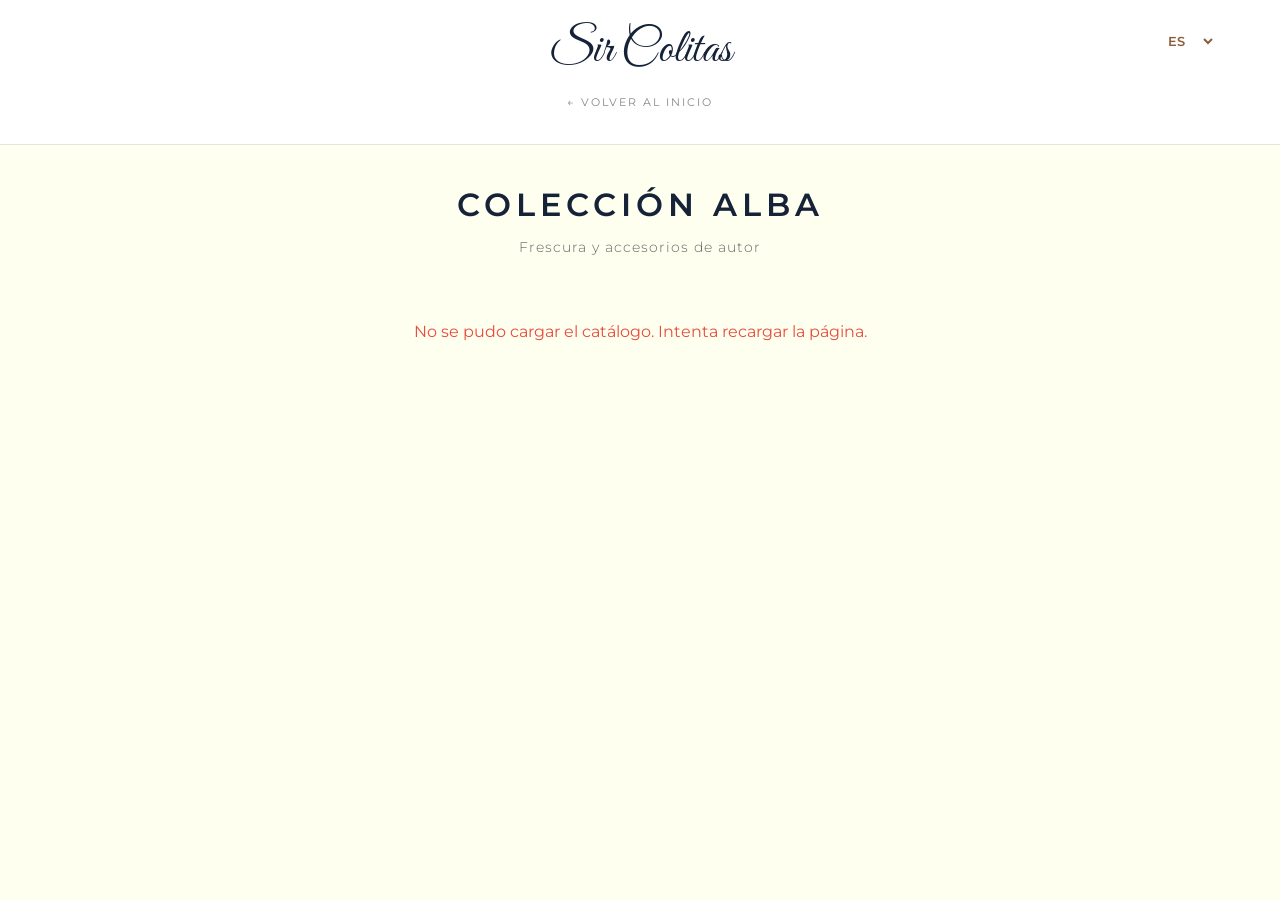
==== commit 882f4c80: "Refactor product display and loading message Removed individual product cards and added a loading me" ====
--- a/alba.html
+++ b/alba.html
@@ -29,88 +29,8 @@
     <h1 class="page-title" data-i18n="page_title">Colección Alba</h1>
     <p class="page-subtitle" data-i18n="page_subtitle">Frescura y accesorios</p>
 
-    <div class="products-grid">
-
-        <div class="product-card">
-            <img src="bandana.jpg" alt="Bandana Alba" onerror="this.src='https://placehold.co/400x400/152238/F9F8F4/png?text=BANDANA'">
-            <h3 data-i18n="prod_bandana">Bandana Alba</h3>
-
-            <div class="controls">
-                <label data-i18n="choose_size">Elegir Talla:</label>
-                <select class="size-select" onchange="updatePrice(this)">
-                    <option value="35.00">Talla S (S/ 35.00)</option>
-                    <option value="35.00">Talla M (S/ 35.00)</option>
-                    <option value="35.00">Talla L (S/ 35.00)</option>
-                </select>
-
-                <label data-i18n="quantity">Cantidad:</label>
-                <input type="number" class="qty-input" value="1" min="1">
-            </div>
-
-            <div class="price-display">S/ <span class="current-price">35.00</span></div>
-            <button class="btn-add" data-i18n="add_btn" onclick="addToCart('Bandana Alba', 'bandana.jpg', this, 'Colección Alba')">Añadir al pedido</button>
-            <a href="tallas.html" target="_blank" class="size-link" data-i18n="size_guide">Ver Guía de Tallas</a>
-        </div>
-
-        <div class="product-card">
-            <img src="Imagen Match 3.jpeg" alt="Match 1 Alba">
-            <h3 data-i18n="prod_pajarita">Match 1 Alba</h3>
-
-            <div class="controls">
-                <label data-i18n="choose_size">Elegir Talla:</label>
-                <select class="size-select" onchange="updatePrice(this)">
-                    <option value="28.00">Única (S/ 28.00)</option>
-                </select>
-
-                <label data-i18n="quantity">Cantidad:</label>
-                <input type="number" class="qty-input" value="1" min="1">
-            </div>
-
-            <div class="price-display">S/ <span class="current-price">28.00</span></div>
-            <button class="btn-add" data-i18n="add_btn" onclick="addToCart('Match 1 Alba', 'https://placehold.co/400x400/152238/F9F8F4/png?text=PAJARITA', this, 'Colección Alba')">Añadir al pedido</button>
-        </div>
-
-        <div class="product-card">
-            <img src="Imagen Match 4.jpeg" alt="Match 2 Alba">
-            <h3 data-i18n="prod_collar">Match 2 Alba</h3>
-
-            <div class="controls">
-                <label data-i18n="choose_size">Elegir Talla:</label>
-                <select class="size-select" onchange="updatePrice(this)">
-                    <option value="35.00">Talla S (S/ 35.00)</option>
-                    <option value="35.00">Talla M (S/ 35.00)</option>
-                    <option value="35.00">Talla L (S/ 35.00)</option>
-                </select>
-
-                <label data-i18n="quantity">Cantidad:</label>
-                <input type="number" class="qty-input" value="1" min="1">
-            </div>
-
-            <div class="price-display">S/ <span class="current-price">35.00</span></div>
-            <button class="btn-add" data-i18n="add_btn" onclick="addToCart('Match 2 Alba', 'https://placehold.co/400x400/152238/F9F8F4/png?text=COLLAR', this, 'Colección Alba')">Añadir al pedido</button>
-        </div>
-
-        <div class="product-card">
-            <img src="https://placehold.co/400x400/152238/F9F8F4/png?text=PECHERA" alt="Match 3 Alba">
-            <h3 data-i18n="prod_pechera">Match 3 Alba</h3>
-
-            <div class="controls">
-                <label data-i18n="choose_size">Elegir Talla:</label>
-                <select class="size-select" onchange="updatePrice(this)">
-                    <option value="45.00">Talla S (S/ 45.00)</option>
-                    <option value="45.00">Talla M (S/ 45.00)</option>
-                    <option value="45.00">Talla L (S/ 45.00)</option>
-                </select>
-
-                <label data-i18n="quantity">Cantidad:</label>
-                <input type="number" class="qty-input" value="1" min="1">
-            </div>
-
-            <div class="price-display">S/ <span class="current-price">45.00</span></div>
-            <button class="btn-add" data-i18n="add_btn" onclick="addToCart('Match 3 Alba', 'https://placehold.co/400x400/152238/F9F8F4/png?text=PECHERA', this, 'Colección Alba')">Añadir al pedido</button>
-            <a href="tallas.html" target="_blank" class="size-link" data-i18n="size_guide">Ver Guía de Tallas</a>
-        </div>
-
+    <div id="products-container" class="products-grid">
+        <p style="text-align:center; color:#888; grid-column: 1/-1;">Cargando productos...</p>
     </div>
 </div>
 
@@ -120,16 +40,13 @@
 </div>
 
 <script src="carrito.js"></script>
+<script src="catalogo.js"></script>
 <script>
     const translations = {
         'es': {
             'back_home': '← Volver al Inicio',
             'page_title': 'Colección Alba',
             'page_subtitle': 'Frescura y accesorios de autor',
-            'prod_bandana': 'Bandana Alba',
-            'prod_pajarita': 'Match 1 Alba',
-            'prod_collar': 'Match 2 Alba',
-            'prod_pechera': 'Match 3 Alba',
             'choose_size': 'Elegir Talla:',
             'quantity': 'Cantidad:',
             'add_btn': 'Añadir al pedido',
@@ -143,10 +60,6 @@
             'back_home': '← Back to Home',
             'page_title': 'Alba Collection',
             'page_subtitle': 'Freshness and signature accessories',
-            'prod_bandana': 'Alba Signature',
-            'prod_pajarita': 'Match 1 Alba',
-            'prod_collar': 'Match 2 Alba',
-            'prod_pechera': 'Match 3 Alba',
             'choose_size': 'Choose Size:',
             'quantity': 'Quantity:',
             'add_btn': 'Add to Order',
@@ -157,6 +70,10 @@
             'size_prefix': 'Size'
         }
     };
+
+    document.addEventListener('DOMContentLoaded', () => {
+        loadCatalog('alba', 'Colección Alba');
+    });
 </script>
 </body>
 </html>
--- a/estilos.css
+++ b/estilos.css
@@ -79,7 +79,12 @@
     outline: none; background: var(--bone-cream); color: var(--oxford-blue); width: 100%; box-sizing: border-box;
 }
 
-.price-display { font-size: 1.5rem; color: var(--oxford-blue); font-weight: 600; margin: 20px 0; }
+.price-display { margin: 20px 0; }
+.price-original { text-decoration: line-through; color: #b0b0b0; font-size: 1rem; margin-right: 10px; }
+.price-final { font-size: 1.5rem; color: var(--oxford-blue); font-weight: 600; }
+@media (max-width: 480px) {
+    .price-display { display: flex; flex-direction: column; gap: 4px; align-items: center; }
+}
 
 .btn-add {
     background: var(--oxford-blue); color: white; border: none; padding: 18px;
